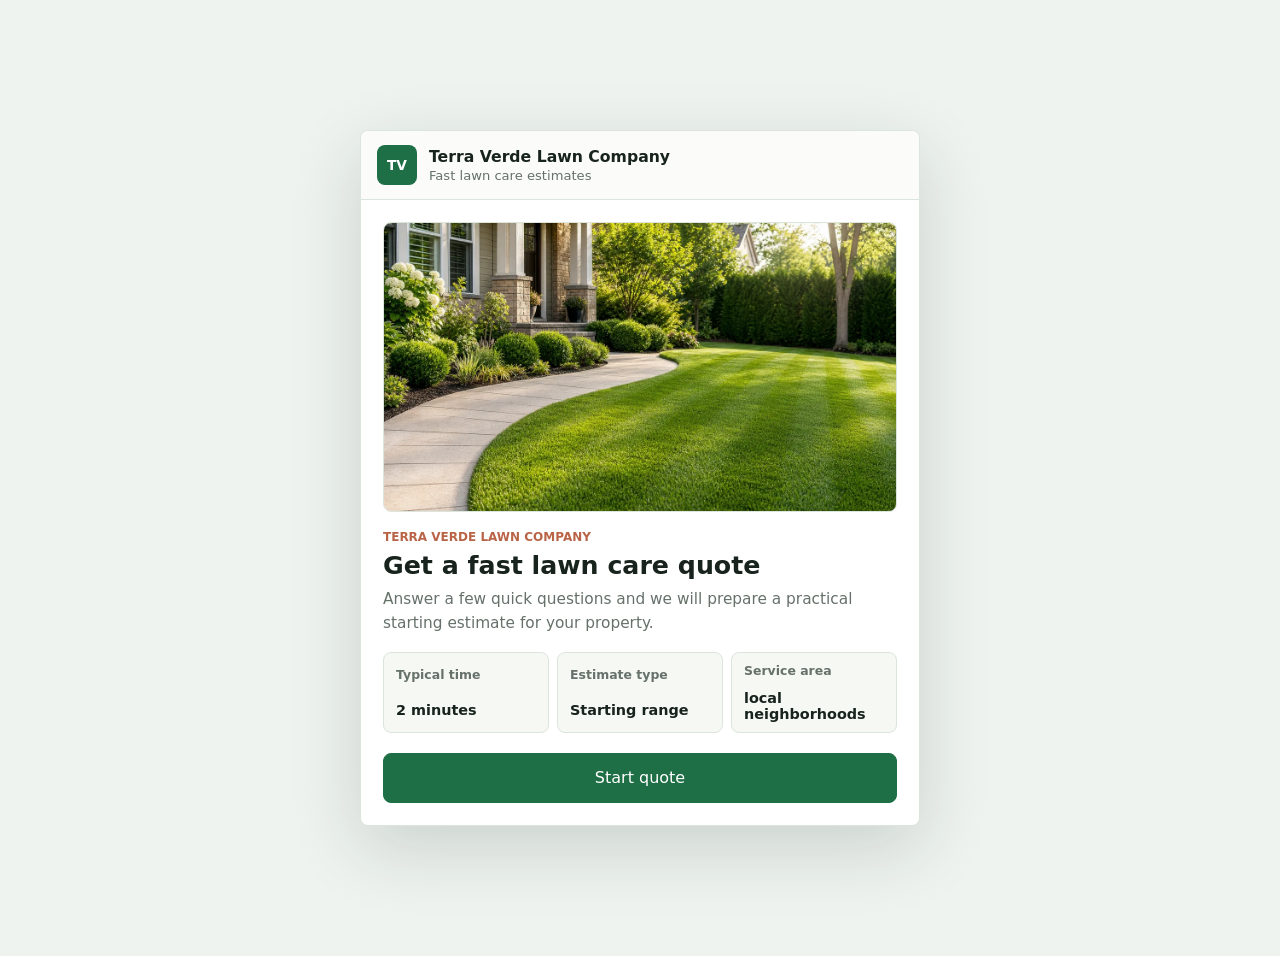
==== index.html @ d84c70c6 "Add files via upload" ====
<!doctype html>
<html lang="en">
  <head>
    <meta charset="utf-8" />
    <meta name="viewport" content="width=device-width, initial-scale=1" />
    <title>Terra Verde Lawn Company Quote Assistant</title>
    <link rel="stylesheet" href="./styles.css" />
  </head>
  <body class="tvqa-demo-page">
    <main class="tvqa-demo-layout">
      <div data-terra-verde-quote-assistant></div>
    </main>
    <script type="module" src="./src/main.js"></script>
  </body>
</html>
---- styles.css ----
.tvqa,
.tvqa *,
.tvqa *::before,
.tvqa *::after {
  box-sizing: border-box;
}

.tvqa-demo-page {
  min-height: 100vh;
  margin: 0;
  background: #eef3ef;
  color: #17231c;
  font-family:
    Inter, ui-sans-serif, system-ui, -apple-system, BlinkMacSystemFont, "Segoe UI", sans-serif;
}

.tvqa-demo-layout {
  width: min(100%, 620px);
  min-height: 100vh;
  margin: 0 auto;
  padding: 16px;
  display: grid;
  place-items: center;
}

.tvqa {
  --tvqa-ink: #17231c;
  --tvqa-muted: #66716a;
  --tvqa-green: #1f6f46;
  --tvqa-green-dark: #174d34;
  --tvqa-leaf: #5f9f64;
  --tvqa-marigold: #efbf4d;
  --tvqa-clay: #b96446;
  --tvqa-sky: #d9e8ee;
  --tvqa-line: #dce5dc;
  --tvqa-soft: #f6f8f4;
  --tvqa-white: #ffffff;
  --tvqa-danger: #b7392f;
  --tvqa-shadow: 0 22px 70px rgba(23, 35, 28, 0.16);

  width: 100%;
  max-width: 560px;
  margin: 0 auto;
  overflow: hidden;
  color: var(--tvqa-ink);
  background: var(--tvqa-white);
  border: 1px solid var(--tvqa-line);
  border-radius: 8px;
  box-shadow: var(--tvqa-shadow);
  font-family:
    Inter, ui-sans-serif, system-ui, -apple-system, BlinkMacSystemFont, "Segoe UI", sans-serif;
}

.tvqa button,
.tvqa input,
.tvqa textarea {
  font: inherit;
}

.tvqa button {
  cursor: pointer;
}

.tvqa-topbar {
  display: flex;
  align-items: center;
  gap: 12px;
  padding: 14px 16px;
  border-bottom: 1px solid var(--tvqa-line);
  background: #fbfcfa;
}

.tvqa-mark {
  width: 40px;
  height: 40px;
  flex: 0 0 40px;
  display: grid;
  place-items: center;
  border-radius: 8px;
  color: var(--tvqa-white);
  background: var(--tvqa-green);
  font-size: 0.86rem;
  font-weight: 800;
  letter-spacing: 0;
}

.tvqa-brand {
  min-width: 0;
}

.tvqa-brand-name,
.tvqa-brand-meta,
.tvqa-eyebrow,
.tvqa-description,
.tvqa-help,
.tvqa-disclaimer,
.tvqa-estimate-label,
.tvqa-success-code {
  margin: 0;
}

.tvqa-brand-name {
  color: var(--tvqa-ink);
  font-size: 0.98rem;
  font-weight: 800;
  line-height: 1.2;
  overflow-wrap: anywhere;
}

.tvqa-brand-meta {
  margin-top: 2px;
  color: var(--tvqa-muted);
  font-size: 0.82rem;
}

.tvqa-progress-wrap {
  padding: 12px 16px 0;
  background: var(--tvqa-white);
}

.tvqa-progress-wrap--hidden {
  display: none;
}

.tvqa-progress-label {
  display: flex;
  justify-content: space-between;
  gap: 12px;
  color: var(--tvqa-muted);
  font-size: 0.78rem;
  font-weight: 700;
}

.tvqa-progress {
  height: 8px;
  margin-top: 8px;
  overflow: hidden;
  border-radius: 999px;
  background: #e8eee7;
}

.tvqa-progress-fill {
  display: block;
  height: 100%;
  border-radius: inherit;
  background: var(--tvqa-marigold);
  transition: width 180ms ease;
}

.tvqa-body {
  padding: 18px 16px 16px;
}

.tvqa-screen,
.tvqa-welcome {
  display: grid;
  gap: 18px;
}

.tvqa-welcome-image {
  width: 100%;
  aspect-ratio: 16 / 9;
  display: block;
  object-fit: cover;
  border: 1px solid var(--tvqa-line);
  border-radius: 8px;
}

.tvqa-welcome-copy {
  display: grid;
  gap: 16px;
}

.tvqa-intro {
  display: grid;
  gap: 8px;
}

.tvqa-eyebrow {
  color: var(--tvqa-clay);
  font-size: 0.75rem;
  font-weight: 800;
  letter-spacing: 0;
  text-transform: uppercase;
}

.tvqa-title {
  margin: 0;
  color: var(--tvqa-ink);
  font-size: 1.58rem;
  line-height: 1.12;
  letter-spacing: 0;
}

.tvqa-title:focus {
  outline: none;
}

.tvqa-description {
  color: var(--tvqa-muted);
  font-size: 0.96rem;
  line-height: 1.55;
}

.tvqa-proof {
  display: grid;
  grid-template-columns: 1fr;
  gap: 8px;
  margin: 0;
}

.tvqa-proof-item {
  display: grid;
  grid-template-columns: minmax(0, 1fr);
  gap: 12px;
  align-items: center;
  min-height: 42px;
  padding: 10px 12px;
  border: 1px solid var(--tvqa-line);
  border-radius: 8px;
  background: var(--tvqa-soft);
}

.tvqa-proof dt,
.tvqa-summary dt {
  color: var(--tvqa-muted);
  font-size: 0.78rem;
  font-weight: 700;
}

.tvqa-proof dd,
.tvqa-summary dd {
  margin: 0;
  color: var(--tvqa-ink);
  font-size: 0.9rem;
  font-weight: 800;
  overflow-wrap: anywhere;
}

.tvqa-proof dd {
  text-align: left;
}

.tvqa-summary dd {
  text-align: right;
}

.tvqa-fields {
  display: grid;
  gap: 16px;
}

.tvqa-field {
  display: grid;
  gap: 8px;
  min-width: 0;
  margin: 0;
  padding: 0;
  border: 0;
}

.tvqa-field-label {
  color: var(--tvqa-ink);
  font-size: 0.92rem;
  font-weight: 800;
}

.tvqa-input {
  width: 100%;
  min-height: 48px;
  padding: 12px 13px;
  color: var(--tvqa-ink);
  background: var(--tvqa-white);
  border: 1px solid #cfd9cf;
  border-radius: 8px;
  outline: none;
  transition:
    border-color 160ms ease,
    box-shadow 160ms ease;
}

.tvqa-input:focus {
  border-color: var(--tvqa-green);
  box-shadow: 0 0 0 3px rgba(31, 111, 70, 0.16);
}

.tvqa-textarea {
  min-height: 108px;
  resize: vertical;
}

.tvqa-choice-grid {
  display: grid;
  gap: 10px;
}

.tvqa-choice-grid--segmented {
  grid-template-columns: repeat(2, minmax(0, 1fr));
}

.tvqa-choice {
  width: 100%;
  min-height: 78px;
  display: flex;
  flex-direction: column;
  justify-content: center;
  gap: 4px;
  padding: 12px;
  text-align: left;
  color: var(--tvqa-ink);
  background: var(--tvqa-white);
  border: 1px solid #cfd9cf;
  border-radius: 8px;
  outline: none;
  transition:
    border-color 160ms ease,
    box-shadow 160ms ease,
    background 160ms ease;
}

.tvqa-choice-grid--compact .tvqa-choice,
.tvqa-choice-grid--segmented .tvqa-choice {
  min-height: 58px;
}

.tvqa-choice-grid--segmented .tvqa-choice {
  align-items: center;
  padding: 10px 8px;
  text-align: center;
}

.tvqa-choice:hover,
.tvqa-choice:focus {
  border-color: var(--tvqa-green);
  box-shadow: 0 0 0 3px rgba(31, 111, 70, 0.12);
}

.tvqa-choice.is-selected {
  border-color: var(--tvqa-green);
  background: #eff7ef;
  box-shadow: inset 0 0 0 1px var(--tvqa-green);
}

.tvqa-choice-label {
  min-width: 0;
  color: inherit;
  font-size: 0.95rem;
  font-weight: 800;
  line-height: 1.25;
  overflow-wrap: anywhere;
}

.tvqa-choice-description {
  color: var(--tvqa-muted);
  font-size: 0.82rem;
  line-height: 1.35;
}

.tvqa-check-list {
  display: grid;
  gap: 8px;
}

.tvqa-check {
  min-height: 48px;
  display: grid;
  grid-template-columns: 22px minmax(0, 1fr);
  gap: 10px;
  align-items: center;
  padding: 11px 12px;
  border: 1px solid #cfd9cf;
  border-radius: 8px;
  background: var(--tvqa-white);
  color: var(--tvqa-ink);
}

.tvqa-check input {
  position: absolute;
  opacity: 0;
  pointer-events: none;
}

.tvqa-check-box {
  width: 22px;
  height: 22px;
  display: grid;
  place-items: center;
  border: 1px solid #9faf9f;
  border-radius: 6px;
  background: var(--tvqa-white);
}

.tvqa-check-box::after {
  content: "";
  width: 10px;
  height: 6px;
  display: none;
  border-left: 2px solid var(--tvqa-white);
  border-bottom: 2px solid var(--tvqa-white);
  transform: rotate(-45deg);
}

.tvqa-check input:focus + .tvqa-check-box {
  box-shadow: 0 0 0 3px rgba(31, 111, 70, 0.16);
}

.tvqa-check.is-selected {
  border-color: var(--tvqa-green);
  background: #eff7ef;
}

.tvqa-check.is-selected .tvqa-check-box {
  border-color: var(--tvqa-green);
  background: var(--tvqa-green);
}

.tvqa-check.is-selected .tvqa-check-box::after {
  display: block;
}

.tvqa-check-label {
  color: inherit;
  font-size: 0.92rem;
  font-weight: 700;
  line-height: 1.35;
}

.tvqa-upload {
  min-height: 116px;
  display: grid;
  place-items: center;
  gap: 6px;
  padding: 18px;
  text-align: center;
  border: 1px dashed #9faf9f;
  border-radius: 8px;
  background: var(--tvqa-soft);
}

.tvqa-upload-title {
  color: var(--tvqa-green-dark);
  font-weight: 800;
}

.tvqa-upload-note,
.tvqa-help {
  color: var(--tvqa-muted);
  font-size: 0.84rem;
}

.tvqa-file-input {
  width: 1px;
  height: 1px;
  position: absolute;
  opacity: 0;
}

.tvqa-file-list {
  display: grid;
  gap: 6px;
  margin: 0;
  padding-left: 18px;
  color: var(--tvqa-muted);
  font-size: 0.88rem;
}

.tvqa-estimate,
.tvqa-success-panel {
  display: grid;
  gap: 14px;
  padding: 16px;
  border: 1px solid var(--tvqa-line);
  border-radius: 8px;
  background: #fbfcfa;
}

.tvqa-estimate-label {
  color: var(--tvqa-muted);
  font-size: 0.78rem;
  font-weight: 800;
  text-transform: uppercase;
}

.tvqa-estimate-value {
  margin: 0;
  color: var(--tvqa-green-dark);
  font-size: 1.75rem;
  font-weight: 900;
  line-height: 1.08;
  letter-spacing: 0;
}

.tvqa-line-items,
.tvqa-summary {
  display: grid;
  gap: 8px;
  margin: 0;
}

.tvqa-line-item,
.tvqa-summary-row {
  display: grid;
  grid-template-columns: minmax(0, 1fr) auto;
  gap: 10px;
  align-items: start;
  padding-top: 8px;
  border-top: 1px solid var(--tvqa-line);
}

.tvqa-line-item span,
.tvqa-line-item strong {
  min-width: 0;
  font-size: 0.88rem;
  line-height: 1.35;
}

.tvqa-line-item span {
  color: var(--tvqa-muted);
}

.tvqa-line-item strong {
  text-align: right;
  color: var(--tvqa-ink);
}

.tvqa-disclaimer {
  padding: 10px 12px;
  color: #435048;
  background: var(--tvqa-sky);
  border-radius: 8px;
  font-size: 0.84rem;
  line-height: 1.45;
}

.tvqa-success-code {
  width: fit-content;
  padding: 6px 9px;
  color: var(--tvqa-green-dark);
  background: #eff7ef;
  border-radius: 8px;
  font-size: 0.82rem;
  font-weight: 900;
}

.tvqa-actions {
  display: grid;
  grid-template-columns: minmax(0, 1fr) minmax(0, 1fr);
  gap: 10px;
  margin-top: 20px;
}

.tvqa-button {
  min-height: 50px;
  padding: 12px 14px;
  border: 1px solid var(--tvqa-green);
  border-radius: 8px;
  color: var(--tvqa-white);
  background: var(--tvqa-green);
  font-size: 0.96rem;
  font-weight: 900;
  line-height: 1.2;
  text-align: center;
  transition:
    background 160ms ease,
    border-color 160ms ease,
    box-shadow 160ms ease;
}

.tvqa-button:hover,
.tvqa-button:focus {
  background: var(--tvqa-green-dark);
  border-color: var(--tvqa-green-dark);
  box-shadow: 0 0 0 3px rgba(31, 111, 70, 0.16);
  outline: none;
}

.tvqa-button--secondary {
  color: var(--tvqa-green-dark);
  background: var(--tvqa-white);
  border-color: #bfd0c0;
}

.tvqa-button--secondary:hover,
.tvqa-button--secondary:focus {
  color: var(--tvqa-green-dark);
  background: #eff7ef;
  border-color: var(--tvqa-green);
}

.tvqa-action-spacer {
  display: none;
}

.tvqa-action-spacer + .tvqa-button {
  grid-column: 1 / -1;
}

.tvqa-error-summary {
  display: grid;
  gap: 8px;
  padding: 12px;
  color: #6c201b;
  background: #fff1ef;
  border: 1px solid #f0b8b1;
  border-radius: 8px;
}

.tvqa-error-summary ul {
  display: grid;
  gap: 4px;
  margin: 0;
  padding-left: 18px;
}

.tvqa-field-error {
  margin: 0;
  color: var(--tvqa-danger);
  font-size: 0.84rem;
  font-weight: 700;
}

.tvqa-field.has-error .tvqa-input,
.tvqa-field.has-error .tvqa-choice,
.tvqa-field.has-error .tvqa-check {
  border-color: var(--tvqa-danger);
}

.tvqa-sr-only {
  width: 1px;
  height: 1px;
  position: absolute;
  overflow: hidden;
  clip: rect(0, 0, 0, 0);
  white-space: nowrap;
}

@media (min-width: 560px) {
  .tvqa-demo-layout {
    padding: 28px;
  }

  .tvqa-body {
    padding: 22px;
  }

  .tvqa-choice-grid--compact {
    grid-template-columns: repeat(2, minmax(0, 1fr));
  }

  .tvqa-choice-grid--segmented {
    grid-template-columns: repeat(4, minmax(0, 1fr));
  }

  .tvqa-proof {
    grid-template-columns: repeat(3, minmax(0, 1fr));
  }

  .tvqa-proof-item {
    grid-template-columns: 1fr;
  }
}
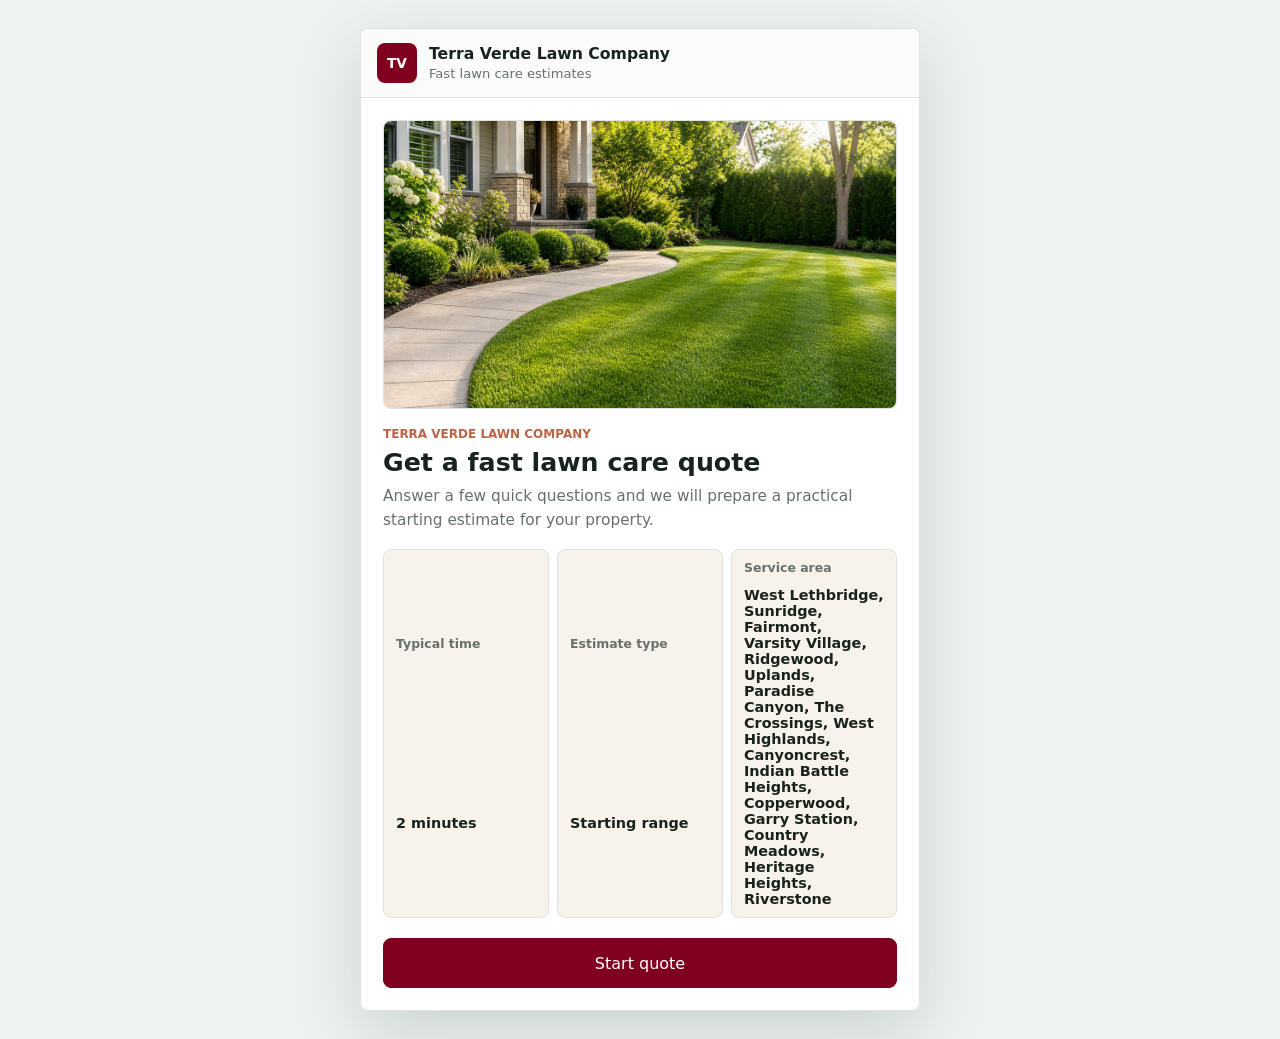
==== commit 12c3a6bc: "Update stylesheet link with versioning" ====
--- a/index.html
+++ b/index.html
@@ -4,7 +4,7 @@
     <meta charset="utf-8" />
     <meta name="viewport" content="width=device-width, initial-scale=1" />
     <title>Terra Verde Lawn Company Quote Assistant</title>
-    <link rel="stylesheet" href="./styles.css" />
+    <link rel="stylesheet" href="./styles.css?v=2" />
   </head>
   <body class="tvqa-demo-page">
     <main class="tvqa-demo-layout">
--- a/styles.css
+++ b/styles.css
@@ -26,14 +26,14 @@
 .tvqa {
   --tvqa-ink: #17231c;
   --tvqa-muted: #66716a;
-  --tvqa-green: #1f6f46;
-  --tvqa-green-dark: #174d34;
+  --tvqa-green: #800020;
+  --tvqa-green-dark: #5A0016;
   --tvqa-leaf: #5f9f64;
-  --tvqa-marigold: #efbf4d;
+  --tvqa-marigold: #8A7A2F;
   --tvqa-clay: #b96446;
   --tvqa-sky: #d9e8ee;
   --tvqa-line: #dce5dc;
-  --tvqa-soft: #f6f8f4;
+  --tvqa-soft: #F7F3EA;
   --tvqa-white: #ffffff;
   --tvqa-danger: #b7392f;
   --tvqa-shadow: 0 22px 70px rgba(23, 35, 28, 0.16);
